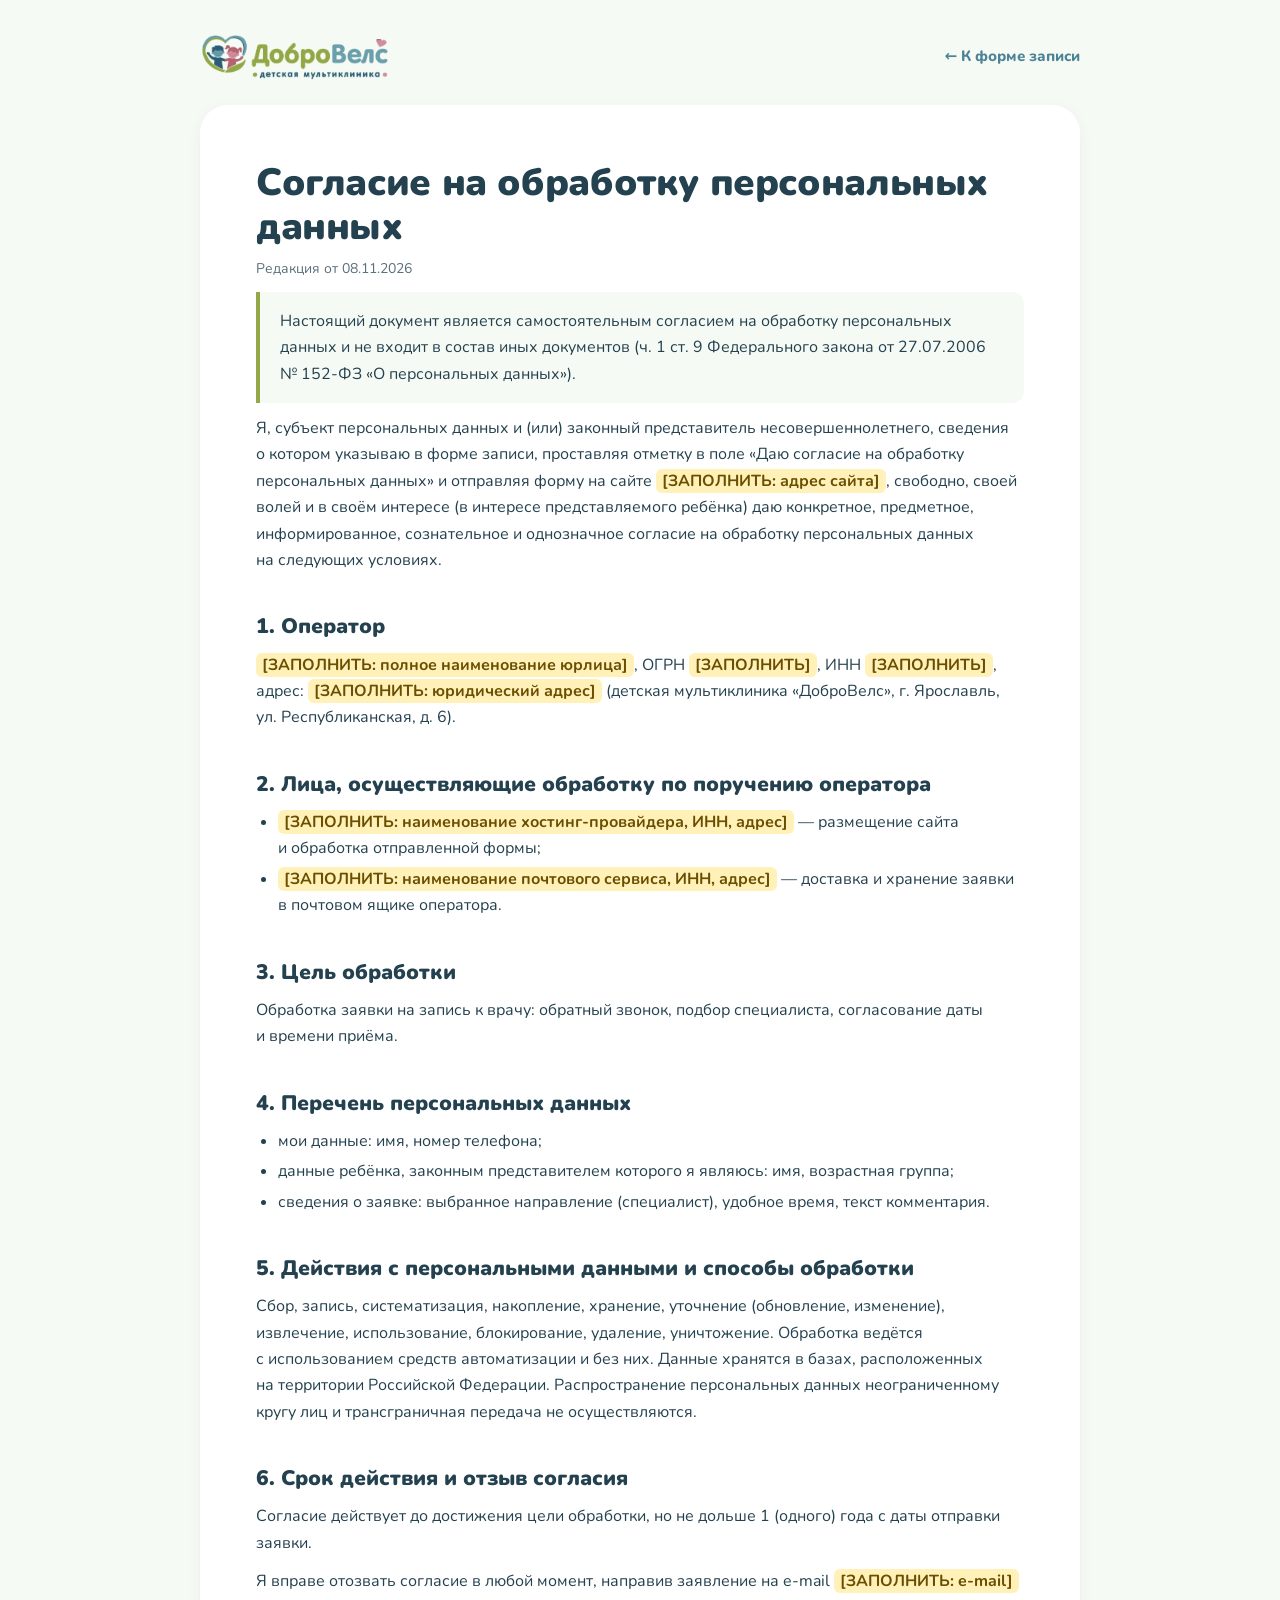
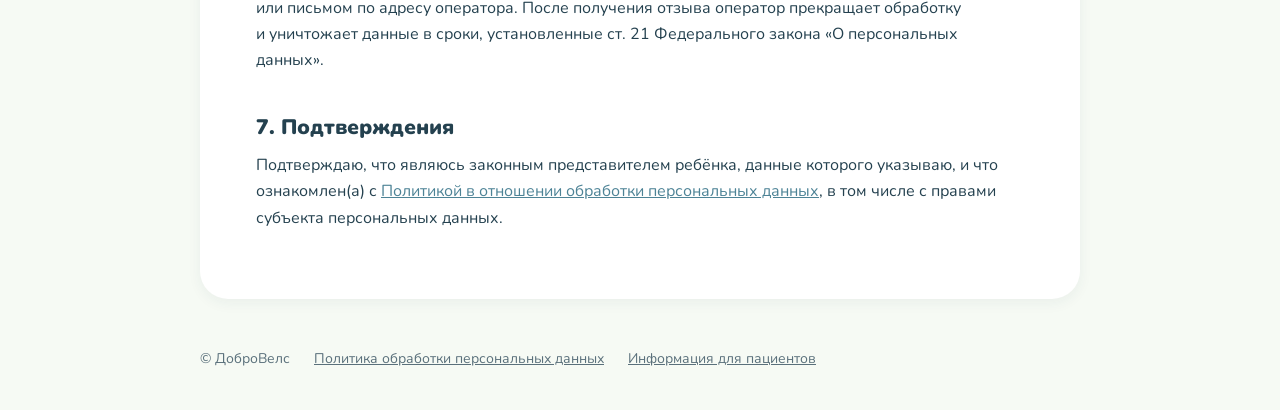
==== consent.html @ 0ef4f891 "Initial commit: dobrovels demo site Co-Authored-By: Claude Opus 5.5 <noreply@anthropic.com> Claude-S" ====
<!DOCTYPE html>
<html lang="ru">
<head>
  <meta charset="utf-8">
  <meta name="viewport" content="width=device-width, initial-scale=1">
  <meta name="robots" content="noindex, nofollow">
  <title>Согласие на обработку персональных данных — ДоброВелс</title>
  <link rel="icon" href="assets/favicon.png" type="image/png">
  <link rel="stylesheet" href="css/fonts.css">
  <link rel="stylesheet" href="css/document.css">
</head>
<body>
  <header class="doc-header">
    <a class="doc-header__logo" href="index.html"><img src="assets/logo.png" alt="ДоброВелс — детская мультиклиника" width="246" height="64"></a>
    <a class="doc-header__back" href="index.html#booking">← К форме записи</a>
  </header>

  <main class="doc">
    <h1>Согласие на&nbsp;обработку персональных данных</h1>
    <p class="doc__meta">Редакция от&nbsp;08.11.2026</p>

    <p class="doc__note">Настоящий документ является самостоятельным согласием на&nbsp;обработку персональных данных и&nbsp;не&nbsp;входит в&nbsp;состав иных документов (ч.&nbsp;1 ст.&nbsp;9 Федерального закона от&nbsp;27.07.2006 №&nbsp;152-ФЗ «О&nbsp;персональных данных»).</p>

    <p>Я, субъект персональных данных и&nbsp;(или) законный представитель несовершеннолетнего, сведения о&nbsp;котором указываю в&nbsp;форме записи, проставляя отметку в&nbsp;поле «Даю согласие на&nbsp;обработку персональных данных» и&nbsp;отправляя форму на&nbsp;сайте <span class="fill">[ЗАПОЛНИТЬ: адрес сайта]</span>, свободно, своей волей и&nbsp;в&nbsp;своём интересе (в&nbsp;интересе представляемого ребёнка) даю конкретное, предметное, информированное, сознательное и&nbsp;однозначное согласие на&nbsp;обработку персональных данных на&nbsp;следующих условиях.</p>

    <h2>1. Оператор</h2>
    <p><span class="fill">[ЗАПОЛНИТЬ: полное наименование юрлица]</span>, ОГРН <span class="fill">[ЗАПОЛНИТЬ]</span>, ИНН <span class="fill">[ЗАПОЛНИТЬ]</span>, адрес: <span class="fill">[ЗАПОЛНИТЬ: юридический адрес]</span> (детская мультиклиника «ДоброВелс», г.&nbsp;Ярославль, ул.&nbsp;Республиканская, д.&nbsp;6).</p>

    <h2>2. Лица, осуществляющие обработку по&nbsp;поручению оператора</h2>
    <ul>
      <li><span class="fill">[ЗАПОЛНИТЬ: наименование хостинг-провайдера, ИНН, адрес]</span>&nbsp;— размещение сайта и&nbsp;обработка отправленной формы;</li>
      <li><span class="fill">[ЗАПОЛНИТЬ: наименование почтового сервиса, ИНН, адрес]</span>&nbsp;— доставка и&nbsp;хранение заявки в&nbsp;почтовом ящике оператора.</li>
    </ul>

    <h2>3. Цель обработки</h2>
    <p>Обработка заявки на&nbsp;запись к&nbsp;врачу: обратный звонок, подбор специалиста, согласование даты и&nbsp;времени приёма.</p>

    <h2>4. Перечень персональных данных</h2>
    <ul>
      <li>мои данные: имя, номер телефона;</li>
      <li>данные ребёнка, законным представителем которого я&nbsp;являюсь: имя, возрастная группа;</li>
      <li>сведения о&nbsp;заявке: выбранное направление (специалист), удобное время, текст комментария.</li>
    </ul>

    <h2>5. Действия с&nbsp;персональными данными и&nbsp;способы обработки</h2>
    <p>Сбор, запись, систематизация, накопление, хранение, уточнение (обновление, изменение), извлечение, использование, блокирование, удаление, уничтожение. Обработка ведётся с&nbsp;использованием средств автоматизации и&nbsp;без них. Данные хранятся в&nbsp;базах, расположенных на&nbsp;территории Российской Федерации. Распространение персональных данных неограниченному кругу лиц и&nbsp;трансграничная передача не&nbsp;осуществляются.</p>

    <h2>6. Срок действия и&nbsp;отзыв согласия</h2>
    <p>Согласие действует до&nbsp;достижения цели обработки, но&nbsp;не&nbsp;дольше 1&nbsp;(одного) года с&nbsp;даты отправки заявки.</p>
    <p>Я&nbsp;вправе отозвать согласие в&nbsp;любой момент, направив заявление на&nbsp;e-mail <span class="fill">[ЗАПОЛНИТЬ: e-mail]</span> или письмом по&nbsp;адресу оператора. После получения отзыва оператор прекращает обработку и&nbsp;уничтожает данные в&nbsp;сроки, установленные ст.&nbsp;21 Федерального закона «О&nbsp;персональных данных».</p>

    <h2>7. Подтверждения</h2>
    <p>Подтверждаю, что являюсь законным представителем ребёнка, данные которого указываю, и&nbsp;что ознакомлен(а) с&nbsp;<a href="privacy.html">Политикой в&nbsp;отношении обработки персональных данных</a>, в&nbsp;том числе с&nbsp;правами субъекта персональных данных.</p>
  </main>

  <footer class="doc-footer">
    <span>© ДоброВелс</span>
    <a href="privacy.html">Политика обработки персональных данных</a>
    <a href="patients.html">Информация для пациентов</a>
  </footer>
</body>
</html>
---- css/fonts.css ----
@font-face {
  font-family: "Nunito";
  font-style: normal;
  font-weight: 400;
  font-display: swap;
  src: url("../assets/fonts/nunito-cyrillic-400-normal.woff2") format("woff2");
  unicode-range: U+0301, U+0400-045F, U+0490-0491, U+04B0-04B1, U+2116;
}

@font-face {
  font-family: "Nunito";
  font-style: normal;
  font-weight: 400;
  font-display: swap;
  src: url("../assets/fonts/nunito-latin-400-normal.woff2") format("woff2");
  unicode-range: U+0000-00FF, U+0131, U+0152-0153, U+02BB-02BC, U+02C6, U+02DA, U+02DC, U+0304, U+0308, U+0329, U+2000-206F, U+20AC, U+2122, U+2191, U+2193, U+2212, U+2215, U+FEFF, U+FFFD;
}

@font-face {
  font-family: "Nunito";
  font-style: normal;
  font-weight: 600;
  font-display: swap;
  src: url("../assets/fonts/nunito-cyrillic-600-normal.woff2") format("woff2");
  unicode-range: U+0301, U+0400-045F, U+0490-0491, U+04B0-04B1, U+2116;
}

@font-face {
  font-family: "Nunito";
  font-style: normal;
  font-weight: 600;
  font-display: swap;
  src: url("../assets/fonts/nunito-latin-600-normal.woff2") format("woff2");
  unicode-range: U+0000-00FF, U+0131, U+0152-0153, U+02BB-02BC, U+02C6, U+02DA, U+02DC, U+0304, U+0308, U+0329, U+2000-206F, U+20AC, U+2122, U+2191, U+2193, U+2212, U+2215, U+FEFF, U+FFFD;
}

@font-face {
  font-family: "Nunito";
  font-style: normal;
  font-weight: 700;
  font-display: swap;
  src: url("../assets/fonts/nunito-cyrillic-700-normal.woff2") format("woff2");
  unicode-range: U+0301, U+0400-045F, U+0490-0491, U+04B0-04B1, U+2116;
}

@font-face {
  font-family: "Nunito";
  font-style: normal;
  font-weight: 700;
  font-display: swap;
  src: url("../assets/fonts/nunito-latin-700-normal.woff2") format("woff2");
  unicode-range: U+0000-00FF, U+0131, U+0152-0153, U+02BB-02BC, U+02C6, U+02DA, U+02DC, U+0304, U+0308, U+0329, U+2000-206F, U+20AC, U+2122, U+2191, U+2193, U+2212, U+2215, U+FEFF, U+FFFD;
}

@font-face {
  font-family: "Nunito";
  font-style: normal;
  font-weight: 800;
  font-display: swap;
  src: url("../assets/fonts/nunito-cyrillic-800-normal.woff2") format("woff2");
  unicode-range: U+0301, U+0400-045F, U+0490-0491, U+04B0-04B1, U+2116;
}

@font-face {
  font-family: "Nunito";
  font-style: normal;
  font-weight: 800;
  font-display: swap;
  src: url("../assets/fonts/nunito-latin-800-normal.woff2") format("woff2");
  unicode-range: U+0000-00FF, U+0131, U+0152-0153, U+02BB-02BC, U+02C6, U+02DA, U+02DC, U+0304, U+0308, U+0329, U+2000-206F, U+20AC, U+2122, U+2191, U+2193, U+2212, U+2215, U+FEFF, U+FFFD;
}

@font-face {
  font-family: "Nunito";
  font-style: normal;
  font-weight: 900;
  font-display: swap;
  src: url("../assets/fonts/nunito-cyrillic-900-normal.woff2") format("woff2");
  unicode-range: U+0301, U+0400-045F, U+0490-0491, U+04B0-04B1, U+2116;
}

@font-face {
  font-family: "Nunito";
  font-style: normal;
  font-weight: 900;
  font-display: swap;
  src: url("../assets/fonts/nunito-latin-900-normal.woff2") format("woff2");
  unicode-range: U+0000-00FF, U+0131, U+0152-0153, U+02BB-02BC, U+02C6, U+02DA, U+02DC, U+0304, U+0308, U+0329, U+2000-206F, U+20AC, U+2122, U+2191, U+2193, U+2212, U+2215, U+FEFF, U+FFFD;
}
---- css/document.css ----
:root {
  --green: #94a849;
  --green-dark: #7a8f33;
  --teal: #6ca1b2;
  --teal-dark: #4d8396;
  --ink: #24414f;
  --ink-soft: #5a707b;
  --line: #e3ebe9;
  --bg-tint: #f6faf4;
}

*,
*::before,
*::after { box-sizing: border-box; }

body {
  margin: 0;
  font-family: "Nunito", system-ui, -apple-system, "Segoe UI", sans-serif;
  font-size: 16px;
  line-height: 1.65;
  color: var(--ink);
  background: var(--bg-tint);
  -webkit-font-smoothing: antialiased;
}

a { color: var(--teal-dark); }
img { display: block; max-width: 100%; height: auto; }

.doc-header {
  width: min(880px, 100% - 32px);
  margin: 32px auto 0;
  display: flex;
  align-items: center;
  justify-content: space-between;
  gap: 16px;
}

.doc-header__logo img { width: 190px; }

.doc-header__back {
  font-weight: 800;
  font-size: 15px;
  text-decoration: none;
}

.doc {
  width: min(880px, 100% - 32px);
  margin: 24px auto 48px;
  padding: 56px;
  border-radius: 28px;
  background: #fff;
  box-shadow: 0 4px 14px rgba(36, 65, 79, .06);
}

.doc h1 {
  margin: 0 0 8px;
  font-size: clamp(28px, 4vw, 38px);
  font-weight: 900;
  line-height: 1.15;
  letter-spacing: -.01em;
}

.doc__meta {
  margin: 0 0 36px;
  font-size: 14px;
  color: var(--ink-soft);
}

.doc h2 {
  margin: 40px 0 12px;
  font-size: 21px;
  font-weight: 900;
  line-height: 1.25;
}

.doc h3 {
  margin: 24px 0 8px;
  font-size: 17px;
  font-weight: 800;
}

.doc p,
.doc ul,
.doc ol { margin: 0 0 12px; }

.doc ul,
.doc ol { padding-left: 22px; }

.doc li + li { margin-top: 4px; }

.doc table {
  width: 100%;
  margin: 12px 0 20px;
  border-collapse: collapse;
  font-size: 15px;
}

.doc th,
.doc td {
  padding: 10px 12px;
  border: 1px solid var(--line);
  text-align: left;
  vertical-align: top;
}

.doc th {
  background: var(--bg-tint);
  font-weight: 800;
}

.doc dl {
  display: grid;
  grid-template-columns: 220px 1fr;
  gap: 8px 20px;
  margin: 12px 0 20px;
}

.doc dt { font-weight: 800; color: var(--ink-soft); }
.doc dd { margin: 0; }

.doc__note {
  padding: 16px 20px;
  border-left: 4px solid var(--green);
  border-radius: 0 12px 12px 0;
  background: var(--bg-tint);
}

.doc__toc {
  margin: 0 0 32px;
  padding: 20px 24px;
  border-radius: 16px;
  background: var(--bg-tint);
}

.doc__toc ol { margin: 0; }

.fill {
  padding: 1px 6px;
  border-radius: 6px;
  background: #fff1b8;
  color: #6b4e00;
  font-weight: 700;
}

.doc-footer {
  width: min(880px, 100% - 32px);
  margin: 0 auto 40px;
  display: flex;
  flex-wrap: wrap;
  gap: 8px 24px;
  font-size: 14px;
  color: var(--ink-soft);
}

.doc-footer a { color: inherit; }

@media (max-width: 640px) {
  .doc { padding: 28px 20px; border-radius: 22px; }
  .doc dl { grid-template-columns: 1fr; gap: 2px; }
  .doc dd { margin-bottom: 10px; }
  .doc table { display: block; overflow-x: auto; }
}

@media print {
  body { background: #fff; }
  .doc-header__back,
  .doc-footer { display: none; }
  .doc { box-shadow: none; padding: 0; }
  .fill { background: none; color: inherit; }
}
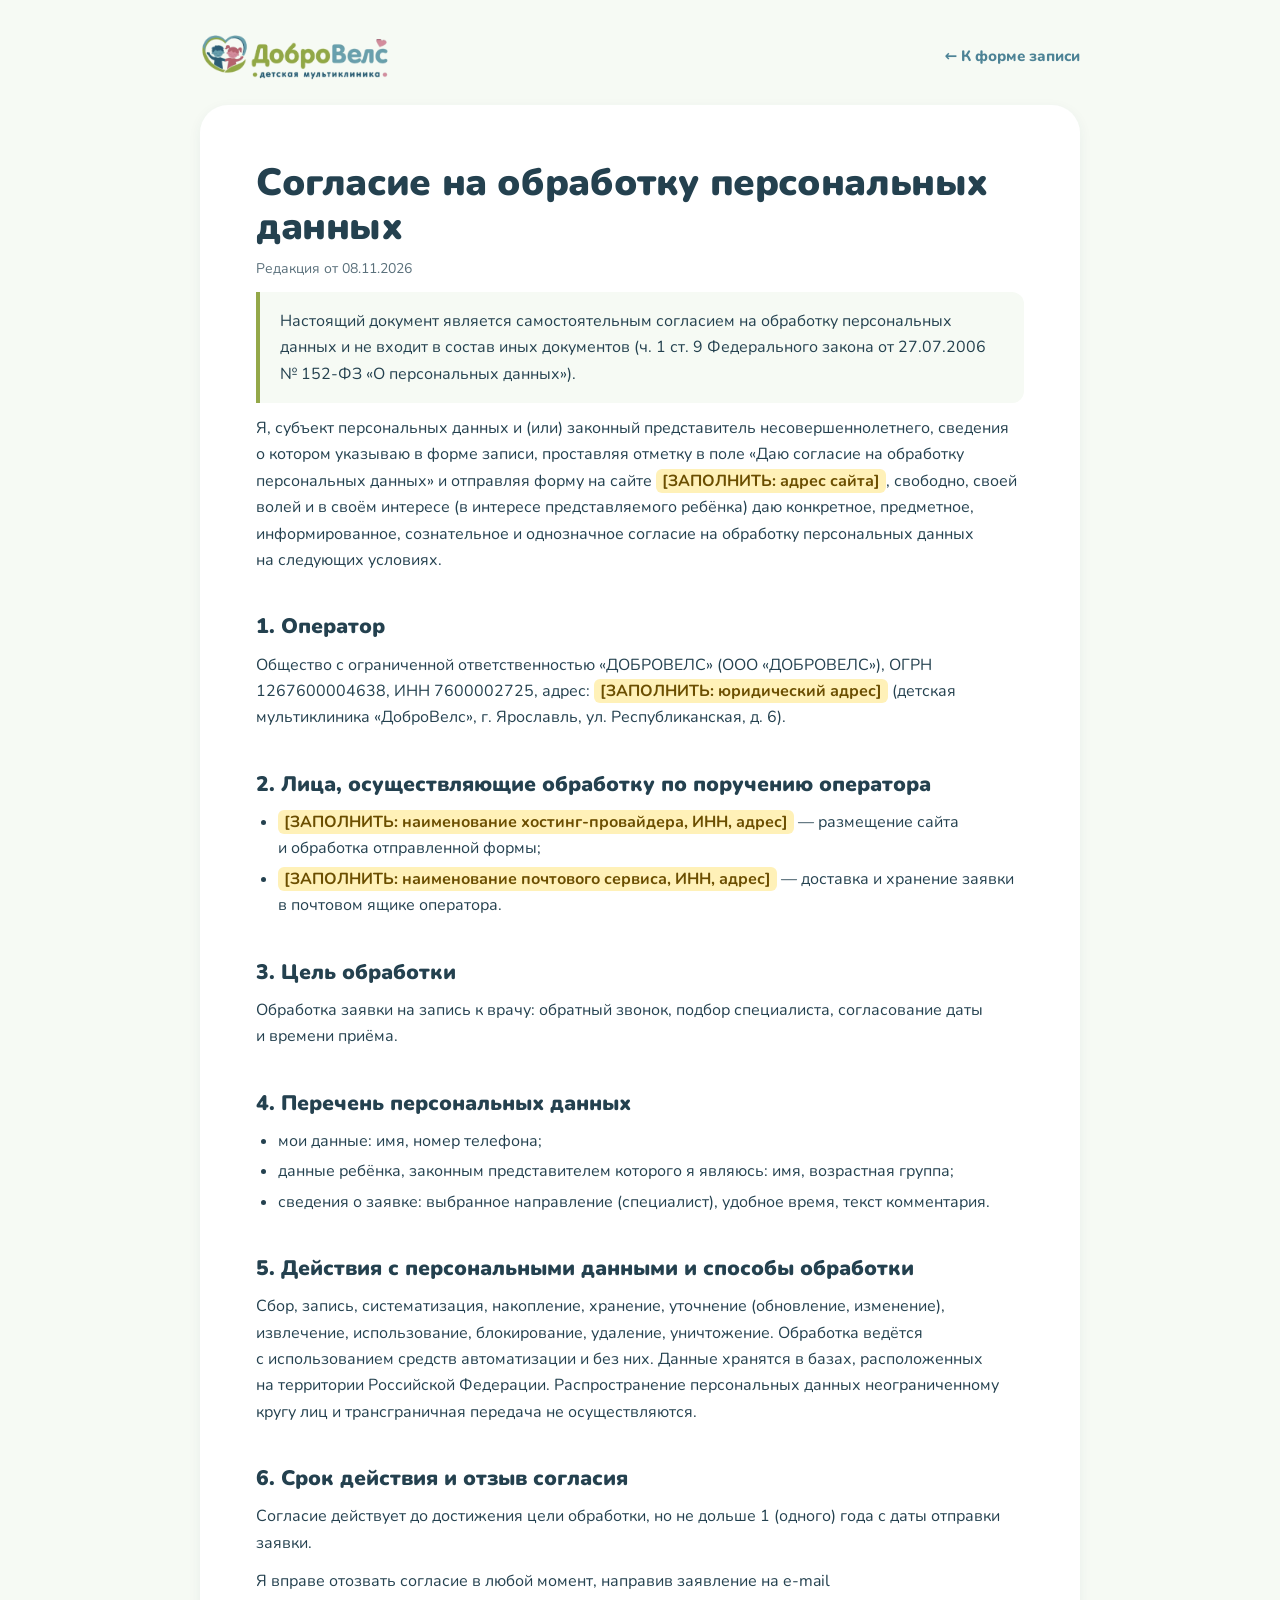
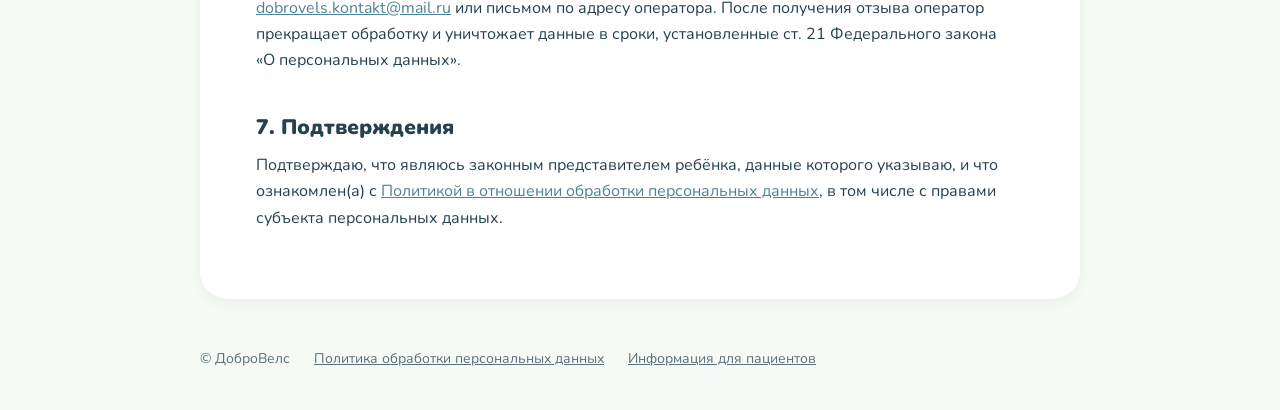
==== commit 69c71e1c: "ДоброВелс: новая версия сайта Co-Authored-By: Claude Opus 5.5 <noreply@anthropic.com> Claude-Session" ====
--- a/consent.html
+++ b/consent.html
@@ -24,7 +24,7 @@
     <p>Я, субъект персональных данных и&nbsp;(или) законный представитель несовершеннолетнего, сведения о&nbsp;котором указываю в&nbsp;форме записи, проставляя отметку в&nbsp;поле «Даю согласие на&nbsp;обработку персональных данных» и&nbsp;отправляя форму на&nbsp;сайте <span class="fill">[ЗАПОЛНИТЬ: адрес сайта]</span>, свободно, своей волей и&nbsp;в&nbsp;своём интересе (в&nbsp;интересе представляемого ребёнка) даю конкретное, предметное, информированное, сознательное и&nbsp;однозначное согласие на&nbsp;обработку персональных данных на&nbsp;следующих условиях.</p>
 
     <h2>1. Оператор</h2>
-    <p><span class="fill">[ЗАПОЛНИТЬ: полное наименование юрлица]</span>, ОГРН <span class="fill">[ЗАПОЛНИТЬ]</span>, ИНН <span class="fill">[ЗАПОЛНИТЬ]</span>, адрес: <span class="fill">[ЗАПОЛНИТЬ: юридический адрес]</span> (детская мультиклиника «ДоброВелс», г.&nbsp;Ярославль, ул.&nbsp;Республиканская, д.&nbsp;6).</p>
+    <p>Общество с&nbsp;ограниченной ответственностью «ДОБРОВЕЛС» (ООО «ДОБРОВЕЛС»), ОГРН 1267600004638, ИНН 7600002725, адрес: <span class="fill">[ЗАПОЛНИТЬ: юридический адрес]</span> (детская мультиклиника «ДоброВелс», г.&nbsp;Ярославль, ул.&nbsp;Республиканская, д.&nbsp;6).</p>
 
     <h2>2. Лица, осуществляющие обработку по&nbsp;поручению оператора</h2>
     <ul>
@@ -47,7 +47,7 @@
 
     <h2>6. Срок действия и&nbsp;отзыв согласия</h2>
     <p>Согласие действует до&nbsp;достижения цели обработки, но&nbsp;не&nbsp;дольше 1&nbsp;(одного) года с&nbsp;даты отправки заявки.</p>
-    <p>Я&nbsp;вправе отозвать согласие в&nbsp;любой момент, направив заявление на&nbsp;e-mail <span class="fill">[ЗАПОЛНИТЬ: e-mail]</span> или письмом по&nbsp;адресу оператора. После получения отзыва оператор прекращает обработку и&nbsp;уничтожает данные в&nbsp;сроки, установленные ст.&nbsp;21 Федерального закона «О&nbsp;персональных данных».</p>
+    <p>Я&nbsp;вправе отозвать согласие в&nbsp;любой момент, направив заявление на&nbsp;e-mail <a href="mailto:dobrovels.kontakt@mail.ru">dobrovels.kontakt@mail.ru</a> или письмом по&nbsp;адресу оператора. После получения отзыва оператор прекращает обработку и&nbsp;уничтожает данные в&nbsp;сроки, установленные ст.&nbsp;21 Федерального закона «О&nbsp;персональных данных».</p>
 
     <h2>7. Подтверждения</h2>
     <p>Подтверждаю, что являюсь законным представителем ребёнка, данные которого указываю, и&nbsp;что ознакомлен(а) с&nbsp;<a href="privacy.html">Политикой в&nbsp;отношении обработки персональных данных</a>, в&nbsp;том числе с&nbsp;правами субъекта персональных данных.</p>
